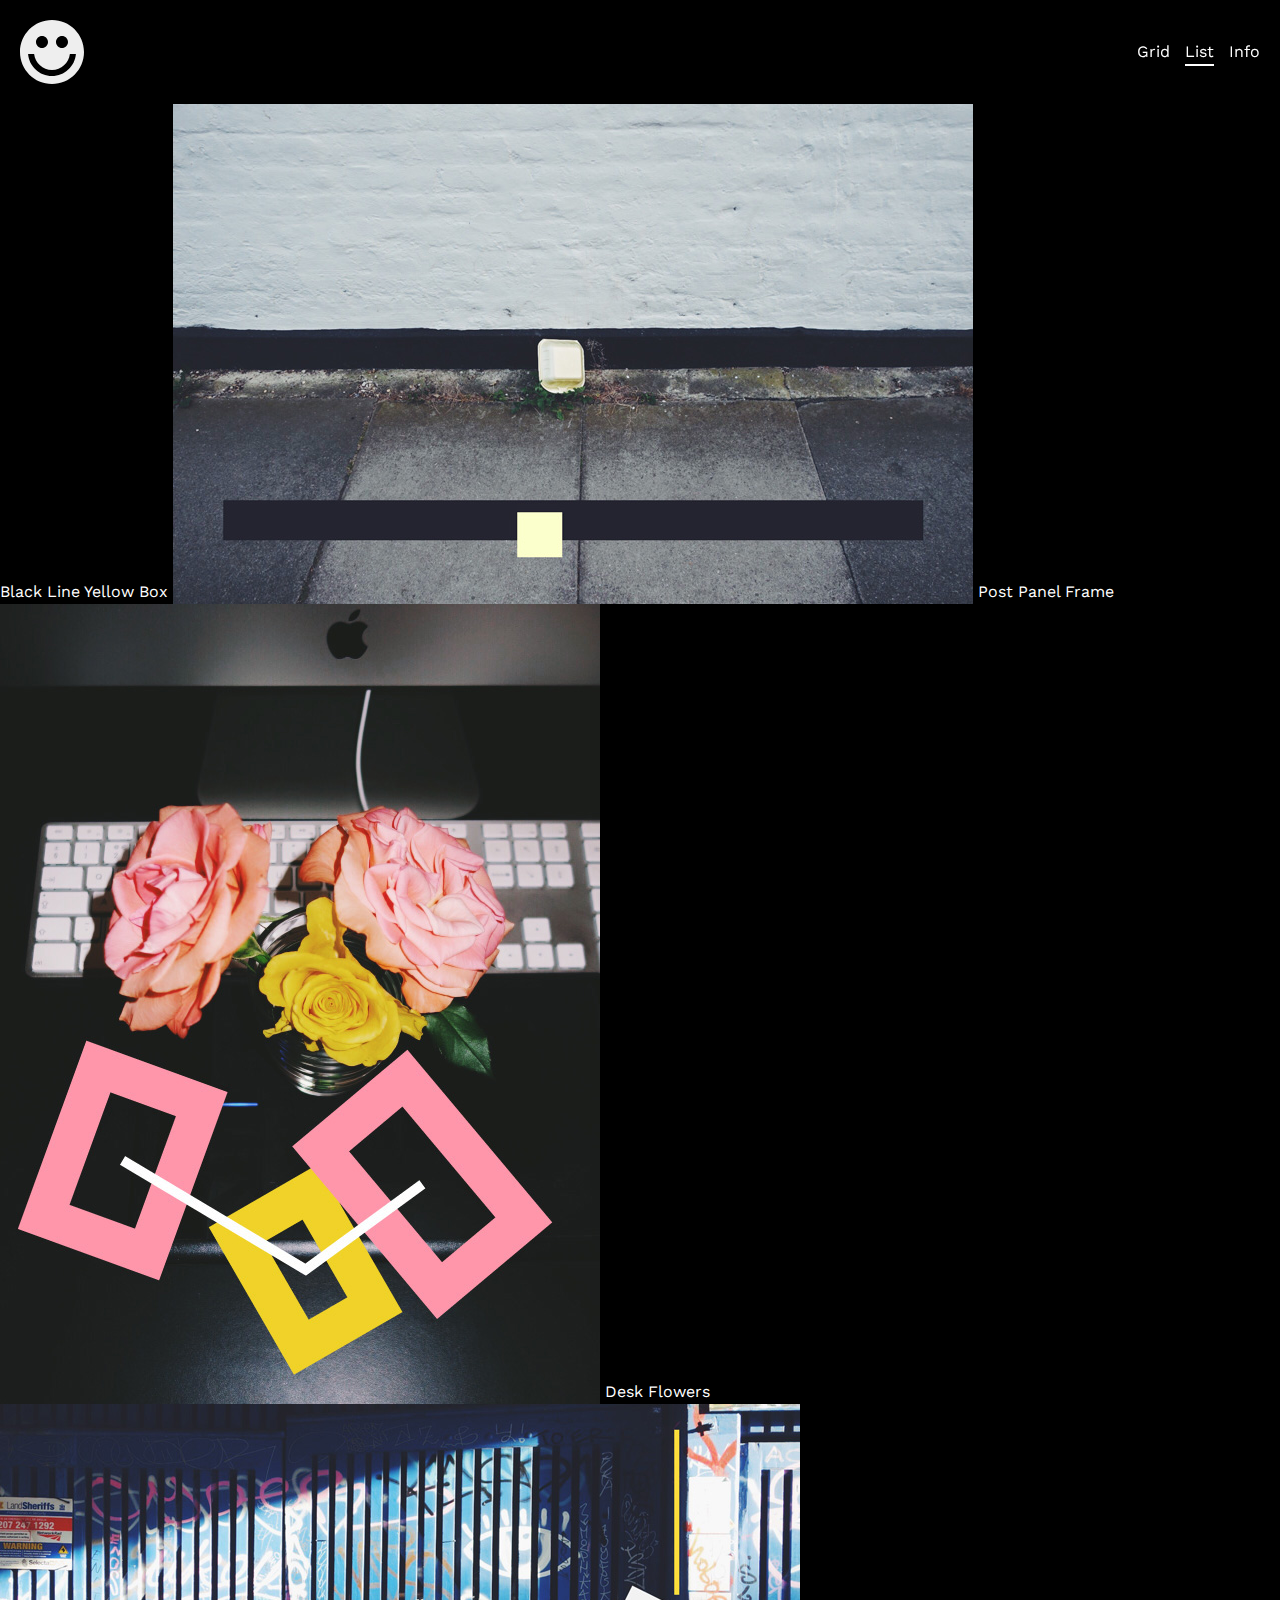
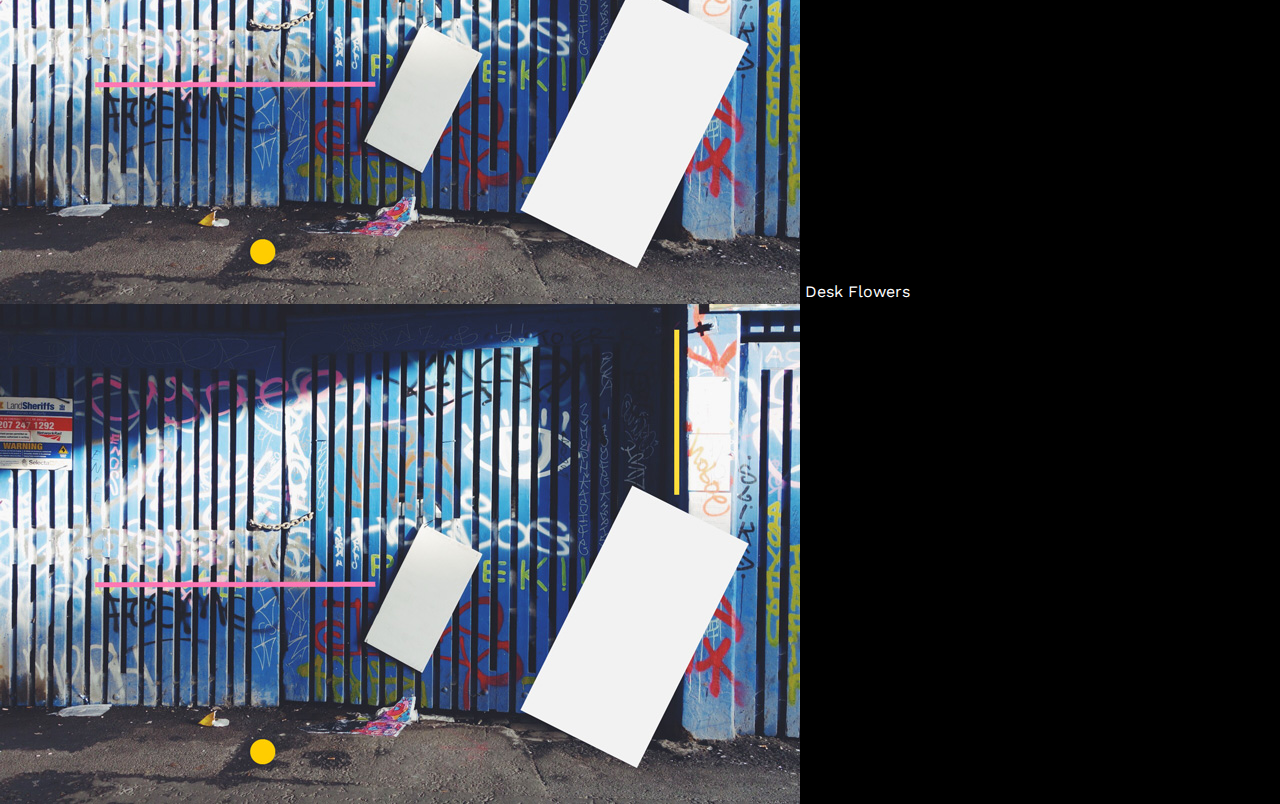
==== list.html @ 9201d4fe "Added list view page" ====
<!DOCTYPE html>
<html lang="en">
  <head>
    <meta charset="UTF-8">
    <script src="https://ajax.googleapis.com/ajax/libs/jquery/3.3.1/jquery.min.js"></script>
    <title>Photography</title>
    <!-- This enables use of media queries for cross-device layouts. -->
    <meta name="viewport" content="width=device-width, initial-scale=1.0">
    <!-- makes browsers render all elements more consistently and in line with modern standards.  -->
    <link rel="stylesheet" href="base.css">
    <link rel="stylesheet" href="style.css">
  </head>

<body>
    <header>
      <h1>
        <img src="assets/logo.svg">
      </h1>

      <nav>
        <a href="#">Grid</a>
        <a href="list.html" class="selected">List</a>
        <a href="#">Info</a>
      </nav>

    </header>

    <section class="list">
      <a href="#">
        Black Line Yellow Box
        <img src="assets/image_1.jpg">
      </a>

      <a>
        Post Panel Frame
        <img src="assets/image_2.jpg">
      </a>

      <a>
        Desk Flowers
        <img src="assets/image_3.jpg">
      </a>

      <a>
          Desk Flowers
          <img src="assets/image_3.jpg">
        </a>
    </section>
</body>
---- base.css ----
html, body, div, span, applet, object, iframe,
h1, h2, h3, h4, h5, h6, p, blockquote, pre,
a, abbr, acronym, address, big, cite, code,
del, dfn, em, img, ins, kbd, q, s, samp,
small, strike, strong, sub, sup, tt, var,
b, u, i, center,
dl, dt, dd, ol, ul, li,
fieldset, form, label, legend,
table, caption, tbody, tfoot, thead, tr, th, td,
article, aside, canvas, details, embed,
figure, figcaption, footer, header, hgroup,
menu, nav, output, ruby, section, summary,
time, mark, audio, video {
  margin: 0;
  padding: 0;
  border: 0;
  font-size: 100%;
  font: inherit;
  vertical-align: baseline;
}

article, aside, details, figcaption, figure,
footer, header, hgroup, menu, nav, section {
  display: block;
}
body {
  line-height: 1;
}
ol, ul {
  list-style: none;
}
blockquote, q {
  quotes: none;
}
blockquote:before, blockquote:after,
q:before, q:after {
  content: '';
  content: none;
}
table {
  border-collapse: collapse;
  border-spacing: 0;
}

img, iframe {
  vertical-align: bottom;
  max-width: 100%;
}

input, textarea, select {
  font: inherit;
}

* {
  -webkit-box-sizing: border-box;
  -moz-box-sizing: border-box;
  box-sizing: border-box;
  -webkit-font-smoothing: antialiased;
  text-rendering: optimizeLegibility;
}
---- style.css ----
@import url('https://fonts.googleapis.com/css?family=Biryani');
@import url('https://fonts.googleapis.com/css?family=Work+Sans');

body {
  color: #fff;
  background-color: #000;
  font-family: 'Work Sans', sans-serif;
  font-size: 16px;
  line-height: 1.5;
  padding-top: 104px;
}

a {
  color: #fff;
  text-decoration: none;
}

header {
  /* overflow: hidden; */
  position: fixed;
  top: 0;
  left: 0;
  width: 100%;
  padding: 20px;
  display: flex;
  justify-content: space-between;
  align-items: center;

  /* control order of elements */
  z-index: 2;
}

header h1 {
  /* float: left; */
  width: 64px;

}

header nav a {
  margin-left: 10px;
  transition: border 0.3s 1s ease-in;
  border-bottom: solid 2px rgba(0, 0, 0, 0);
  padding-bottom: 3px;
}

header nav a:hover {
 border-color: #555;
}

header nav a.selected {
  border-color: #fff;
}

.photos {
  /* text-align: center; */
  max-width: 960x;
  margin-left: auto;
  margin-right: auto;
  padding-left: 10px;
  padding-right: 10px;
  display: flex;
  justify-content: center;
  flex-wrap: wrap;
  align-items: flex-end;
 
}

.photo {
  /* display: inline-block; */
  width: 300px;
  margin: 10px;
  /* position relative on the parent photo element. Overlay will be positioned in relation */
  position: relative;
}

.overlay {
  position: absolute;
  top: 0;
  left: 0;
  width: 100%;
  height: 100%;
  background-color: rgba(0, 0, 0, 0.7);
  opacity: 0;
  transition: opacity 0.3s;
  z-index: 2;
}

.photo img {
  transition: filter 0.3s;
}

.photo:hover img {
  filter: grayscale(100%);
}

.photo:hover .overlay {
  opacity: 1;
}

.photo h2 {
  position: absolute;
  left: -15px;
  top: -15px;
  font-size: 32px;
  line-height: 1.2;
}

.small {
  width: 220px;
}

.large {
  width: 400px;
}

footer {
  padding: 20px;
  display: flex;
  justify-content: space-between;
}


footer a {
  width: 16px;
  margin-left: 5px;
  display: inline-block;
  align-items: center;
}
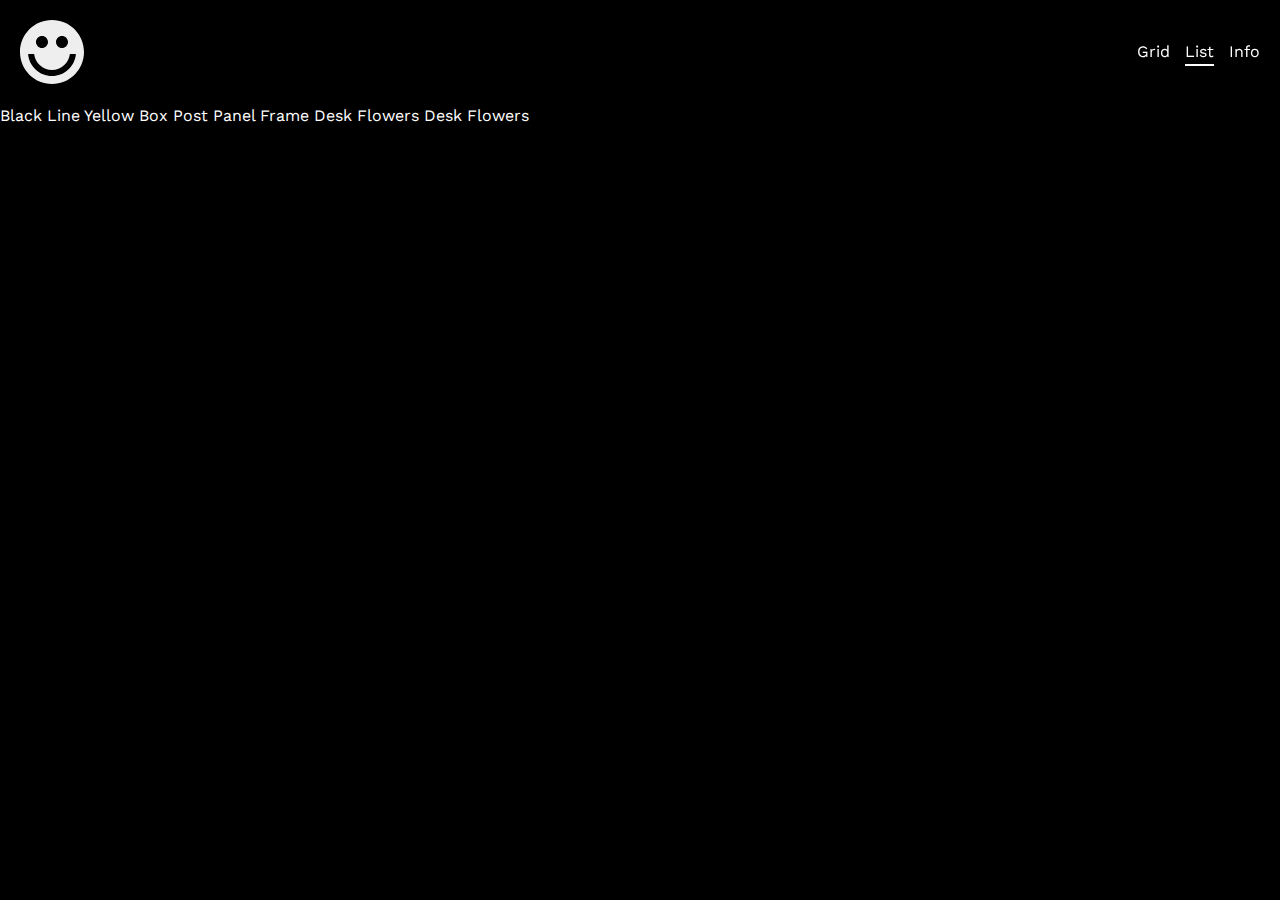
==== commit c91ffced: "Added styling to images" ====
--- a/list.html
+++ b/list.html
@@ -42,8 +42,8 @@
       </a>
 
       <a>
-          Desk Flowers
-          <img src="assets/image_3.jpg">
-        </a>
+        Desk Flowers
+        <img src="assets/image_3.jpg">
+      </a>
     </section>
 </body>--- a/style.css
+++ b/style.css
@@ -125,4 +125,14 @@
   margin-left: 5px;
   display: inline-block;
   align-items: center;
+}
+
+.list a img {
+  opacity: 0;
+  position: fixed;
+  top: 50%;
+  left: 50%;
+  transform: translate(-50%, -50%);
+  max-width: 500px;
+
 }